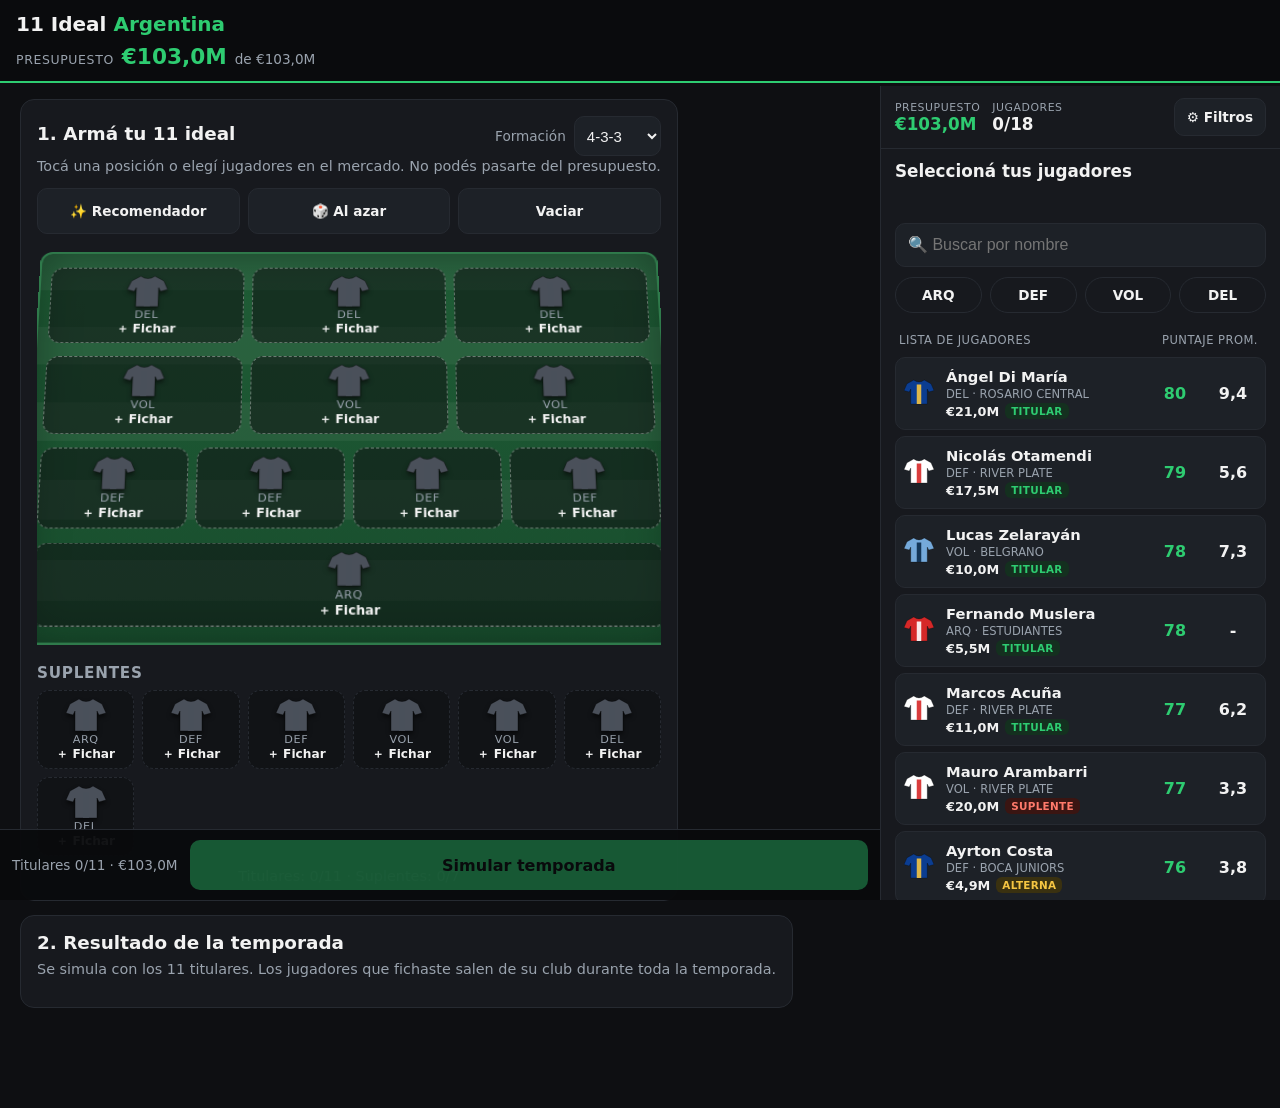
==== web/index.html @ c8da404d "Renombrar el proyecto a 11 Ideal La carpeta ultimate-web pasa a ser web, el motor se expone como win" ====
<!doctype html>
<html lang="es">
<head>
  <meta charset="utf-8">
  <meta name="viewport" content="width=device-width, initial-scale=1, viewport-fit=cover">
  <meta name="theme-color" content="#0a0b0d">
  <title>11 Ideal Argentina</title>
  <link rel="stylesheet" href="estilos.css">
</head>
<body>
  <header class="encabezado">
    <h1>11 Ideal <span>Argentina</span></h1>
    <div class="presupuesto">
      <span class="presupuesto-etiqueta">Presupuesto</span>
      <strong id="presupuesto-disponible">€0</strong>
      <span class="presupuesto-total" id="presupuesto-total"></span>
    </div>
  </header>

  <div class="layout">
    <main class="zona-cancha">
      <section class="tarjeta" id="seccion-armado">
        <div class="armado-cabecera">
          <h2>1. Armá tu 11 ideal</h2>
          <label class="formacion">Formación
            <select id="formacion"></select>
          </label>
        </div>
        <p class="ayuda">Tocá una posición o elegí jugadores en el mercado. No podés pasarte del presupuesto.</p>
        <div class="acciones-armado">
          <button type="button" id="abrir-recomendador" class="boton secundario">✨ Recomendador</button>
          <button type="button" id="armar-azar" class="boton secundario">🎲 Al azar</button>
          <button type="button" id="vaciar" class="boton secundario">Vaciar</button>
        </div>
        <div class="escenario">
          <div id="cancha" class="cancha"></div>
        </div>
        <h3>Suplentes</h3>
        <div id="banco" class="banco"></div>
        <p class="progreso" id="progreso"></p>
      </section>

      <section class="tarjeta" id="seccion-torneo">
        <h2>2. Resultado de la temporada</h2>
        <p class="ayuda">Se simula con los 11 titulares. Los jugadores que fichaste salen de su club durante toda la temporada.</p>
        <div id="resultado" class="resultado" hidden></div>
      </section>
    </main>

    <aside class="mercado" id="mercado" aria-label="Mercado de jugadores">
      <div class="mercado-top">
        <div class="mercado-dato"><span>Presupuesto</span><strong id="mercado-presupuesto">€0</strong></div>
        <div class="mercado-dato"><span>Jugadores</span><strong id="mercado-jugadores">0/18</strong></div>
        <button type="button" id="mercado-filtros-btn" class="boton secundario chico">⚙ Filtros</button>
        <button type="button" id="mercado-cerrar" class="boton secundario chico solo-movil">✕</button>
      </div>

      <div id="mercado-vista-lista">
        <h2 id="mercado-titulo">Seleccioná tus jugadores</h2>
        <div id="mercado-ficha"></div>
        <input type="search" id="mercado-buscar" placeholder="🔍 Buscar por nombre" autocomplete="off">
        <div class="chips-pos" id="chips-pos">
          <button type="button" data-pos="ARQ">ARQ</button>
          <button type="button" data-pos="DEF">DEF</button>
          <button type="button" data-pos="VOL">VOL</button>
          <button type="button" data-pos="DEL">DEL</button>
        </div>
        <div class="chips-activos" id="chips-activos"></div>
        <div class="lista-cabecera"><span>Lista de jugadores</span><span>Puntaje</span><span>Prom.</span></div>
        <div id="mercado-lista" class="mercado-lista"></div>
      </div>

      <div id="mercado-vista-filtros" hidden>
        <h2>Filtros</h2>
        <label class="campo">Ordenar por
          <select id="filtro-orden">
            <option value="puntaje">Mayor puntaje</option>
            <option value="valor-asc">Más baratos</option>
            <option value="valor-desc">Más caros</option>
            <option value="relacion">Mejor puntaje por precio</option>
            <option value="goles">Más goleadores</option>
            <option value="asistencias">Más asistencias</option>
            <option value="minutos">Más minutos</option>
            <option value="prom">Mayor promedio (puntos)</option>
            <option value="nombre">Nombre</option>
          </select>
        </label>
        <label class="campo">Club
          <select id="filtro-club"></select>
        </label>
        <div class="campo">Cotización (millones de €)
          <div class="rango">
            <input type="number" id="filtro-min" min="0" step="0.1" placeholder="Mín.">
            <span>a</span>
            <input type="number" id="filtro-max" min="0" step="0.1" placeholder="Máx.">
          </div>
        </div>
        <label class="check"><input type="checkbox" id="filtro-presupuesto"> Dentro del presupuesto</label>
        <div class="acciones">
          <button type="button" id="filtros-borrar" class="boton secundario">Borrar filtros</button>
          <button type="button" id="filtros-aplicar" class="boton principal">Aplicar</button>
        </div>
      </div>
    </aside>
  </div>

  <div class="modal" id="recomendador" hidden>
    <div class="modal-caja">
      <div class="modal-cabecera">
        <button type="button" class="boton enlace" id="rec-atras" hidden>‹</button>
        <strong id="rec-titulo">¿Qué estás necesitando?</strong>
        <button type="button" class="boton enlace" id="rec-cerrar">✕</button>
      </div>
      <p class="ayuda" id="rec-ayuda">El recomendador te ayuda a completar tu equipo.</p>
      <div id="rec-opciones" class="rec-opciones"></div>
    </div>
  </div>

  <div class="barra-inferior">
    <button type="button" id="abrir-mercado" class="boton secundario solo-movil">Mercado</button>
    <span class="barra-progreso" id="progreso-barra">Titulares 0/11</span>
    <button type="button" id="simular" class="boton principal" disabled>Simular temporada</button>
  </div>

  <script src="data/jugadores.js"></script>
  <script src="motor.js"></script>
  <script src="app.js"></script>
</body>
</html>
---- web/estilos.css ----
/* Paleta inspirada en FIFA Index: fondo casi negro, tarjetas grises oscuras y acentos verdes.
   Mobile-first: pensado primero para telefonos (360px+) y escala a escritorio. */
:root {
  --fondo: #0e0f12;
  --tarjeta: #17191e;
  --tarjeta2: #1d2127;
  --borde: #262a31;
  --texto: #f2f2f2;
  --gris: #9aa3ae;
  --verde: #2ecc71;
  --verde-oscuro: #1f8f4f;
  --rojo: #e74c3c;
  --amarillo: #f5c542;
  --radio: 14px;
}

* { box-sizing: border-box; }

html, body {
  margin: 0;
  padding: 0;
  background: var(--fondo);
  color: var(--texto);
  font-family: system-ui, -apple-system, "Segoe UI", Roboto, sans-serif;
  font-size: 16px;
  -webkit-text-size-adjust: 100%;
  -webkit-tap-highlight-color: transparent;
}

body { min-height: 100vh; padding-bottom: env(safe-area-inset-bottom); }

.encabezado {
  position: sticky;
  top: 0;
  z-index: 10;
  background: #0a0b0d;
  color: var(--texto);
  padding: calc(12px + env(safe-area-inset-top)) 16px 12px;
  display: flex;
  flex-direction: column;
  gap: 8px;
  border-bottom: 2px solid var(--verde);
}
.encabezado h1 { margin: 0; font-size: 1.25rem; line-height: 1.2; font-weight: 800; }
.encabezado h1 span { color: var(--verde); font-weight: 700; }

.torneo { display: flex; align-items: center; gap: 8px; font-size: 0.9rem; color: var(--gris); }
.torneo select {
  flex: 1;
  min-height: 44px;
  font-size: 16px;
  border-radius: 10px;
  border: 1px solid var(--borde);
  padding: 0 10px;
  background: var(--tarjeta2);
  color: var(--texto);
}

main {
  padding: 12px;
  display: flex;
  flex-direction: column;
  gap: 14px;
  max-width: 720px;
  margin: 0 auto;
}

.tarjeta {
  background: var(--tarjeta);
  border: 1px solid var(--borde);
  border-radius: var(--radio);
  padding: 16px;
}
.tarjeta h2 { margin: 0 0 6px; font-size: 1.15rem; color: var(--texto); font-weight: 800; }
.tarjeta h3 { margin: 16px 0 8px; font-size: 0.95rem; color: var(--gris); text-transform: uppercase; letter-spacing: 0.05em; }
.ayuda { margin: 0 0 12px; color: var(--gris); font-size: 0.9rem; line-height: 1.4; }

/* Cancha: filas por linea de juego */
.cancha {
  background: linear-gradient(180deg, #1f5d36 0%, #184d2d 100%);
  border: 1px solid var(--borde);
  border-radius: 12px;
  padding: 12px 8px;
  display: flex;
  flex-direction: column;
  gap: 12px;
}
.linea { display: grid; gap: 8px; justify-items: center; }
.linea-DEL { grid-template-columns: repeat(3, 1fr); }
.linea-VOL { grid-template-columns: repeat(3, 1fr); }
.linea-DEF { grid-template-columns: repeat(4, 1fr); }
.linea-ARQ { grid-template-columns: 1fr; }

.casillero {
  width: 100%;
  min-height: 64px;
  border: 1px dashed rgba(255, 255, 255, 0.35);
  border-radius: 12px;
  background: rgba(14, 15, 18, 0.55);
  color: var(--texto);
  font: inherit;
  padding: 6px 4px;
  cursor: pointer;
  display: flex;
  flex-direction: column;
  align-items: center;
  justify-content: center;
  gap: 2px;
  touch-action: manipulation;
}
.casillero.lleno {
  border: 1px solid var(--verde);
  background: var(--tarjeta2);
  color: var(--texto);
}
.casillero .pos { font-size: 0.7rem; letter-spacing: 0.05em; color: var(--gris); }
.casillero .nombre {
  font-size: 0.8rem;
  font-weight: 700;
  line-height: 1.15;
  text-align: center;
  overflow-wrap: anywhere;
}
.casillero .puntos { font-size: 0.75rem; color: var(--verde); font-weight: 700; }

.banco {
  display: grid;
  grid-template-columns: repeat(auto-fit, minmax(96px, 1fr));
  gap: 8px;
}
.banco .casillero { min-height: 56px; border-color: var(--borde); }
.banco .casillero.lleno { border-color: var(--verde-oscuro); }

.progreso { margin: 12px 0 0; font-size: 0.9rem; color: var(--gris); text-align: center; }

/* Botones: area tactil minima de 44px */
.boton {
  min-height: 48px;
  padding: 0 18px;
  border: none;
  border-radius: 10px;
  font: inherit;
  font-weight: 700;
  cursor: pointer;
  touch-action: manipulation;
  width: 100%;
}
.boton:disabled { opacity: 0.4; cursor: not-allowed; }
.boton.principal { background: var(--verde); color: #0a0b0d; }
.boton.secundario { background: var(--tarjeta2); color: var(--texto); border: 1px solid var(--borde); }
.boton.enlace { background: transparent; color: var(--verde); text-decoration: underline; min-height: 40px; margin-top: 8px; }

.acciones { display: grid; grid-template-columns: 1fr; gap: 10px; margin-top: 14px; }

/* Ruleta */
.ruleta {
  background: var(--tarjeta2);
  color: var(--texto);
  border-radius: 14px;
  padding: 26px 12px;
  text-align: center;
  min-height: 120px;
  display: flex;
  flex-direction: column;
  justify-content: center;
  gap: 6px;
  border: 1px solid var(--borde);
}
.ruleta-nombre { font-size: 1.35rem; font-weight: 700; overflow-wrap: anywhere; }
.ruleta-detalle { font-size: 0.9rem; color: var(--gris); }
.ruleta.girando .ruleta-nombre { filter: blur(0.5px); }

/* Ficha de jugador estilo FIFA Index (fondo oscuro, valoraciones verdes) */
.ficha-visor {
  background: #0a0b0d;
  border: 1px solid var(--borde);
  color: var(--texto);
  text-align: left;
  padding: 18px 16px;
  min-height: 0;
}
.ficha { display: flex; flex-direction: column; gap: 6px; }
.ficha-nombre { font-size: 1.6rem; font-weight: 800; line-height: 1.1; overflow-wrap: anywhere; }
.ficha-linea { display: flex; align-items: center; gap: 8px; font-size: 0.9rem; color: var(--gris); }
.ficha-pos { color: var(--texto); font-weight: 600; }
.ficha-sigla { background: var(--tarjeta2); border-radius: 6px; padding: 2px 8px; font-size: 0.75rem; letter-spacing: 0.04em; }
.ficha-equipo { color: #d7dce3; }
.ficha-valores { display: flex; gap: 22px; margin-top: 10px; }
.ficha-valores > div { display: flex; flex-direction: column; }
.ficha-etiqueta { font-size: 0.72rem; color: var(--gris); text-transform: uppercase; letter-spacing: 0.06em; }
.ficha-numero { font-size: 2.4rem; font-weight: 800; color: var(--verde); line-height: 1.05; }
.ficha-datos {
  display: grid;
  grid-template-columns: repeat(4, 1fr);
  gap: 8px;
  margin-top: 12px;
  padding-top: 12px;
  border-top: 1px solid var(--borde);
}
.ficha-datos > div { display: flex; flex-direction: column; font-size: 0.78rem; color: var(--gris); }
.ficha-datos strong { color: var(--texto); font-size: 1.05rem; }

/* Resultado */
.resumen {
  background: var(--tarjeta2);
  border: 1px solid var(--borde);
  border-radius: var(--radio);
  padding: 16px;
  text-align: center;
  margin-bottom: 12px;
}
.resumen .grande { font-size: 1.6rem; font-weight: 800; color: var(--verde); }
.resumen .sub { color: var(--gris); margin-top: 4px; }

.tabla-wrap {
  overflow-x: auto;
  -webkit-overflow-scrolling: touch;
  border-radius: 10px;
  border: 1px solid var(--borde);
  margin-bottom: 12px;
}
table { border-collapse: collapse; width: 100%; min-width: 520px; font-size: 0.85rem; }
th, td { padding: 8px 6px; text-align: right; white-space: nowrap; border-bottom: 1px solid var(--borde); }
th { background: var(--tarjeta2); position: sticky; top: 0; color: var(--gris); font-weight: 700; }
td { background: var(--tarjeta); }
td.equipo, th.equipo { text-align: left; position: sticky; left: 0; z-index: 1; }
th.equipo { background: var(--tarjeta2); }
tr.nosotros td { background: #14301f; font-weight: 700; color: var(--verde); }
tr.clasifica td.pos { border-left: 3px solid var(--verde); }
tr.no-clasifica td.pos { border-left: 3px solid transparent; }

.cuadro h3 { margin: 14px 0 6px; font-size: 0.95rem; color: var(--verde); }
.llave {
  border: 1px solid var(--borde);
  background: var(--tarjeta2);
  border-radius: 10px;
  padding: 10px;
  margin-bottom: 8px;
  font-size: 0.9rem;
  line-height: 1.4;
}
.llave .gana { font-weight: 700; color: var(--verde); }
.llave .detalle { color: var(--gris); font-size: 0.8rem; }
.llave.nosotros { border-color: var(--verde); }

.pie {
  text-align: center;
  color: var(--gris);
  font-size: 0.78rem;
  padding: 12px 16px 24px;
  line-height: 1.4;
}

[hidden] { display: none !important; }

/* Modos de simulacion y simulacion lenta */
.modos { display: grid; grid-template-columns: 1fr 1fr; gap: 8px; margin-bottom: 12px; }
.modos .boton { min-height: 46px; font-size: 0.9rem; }
.navegacion {
  display: grid;
  grid-template-columns: auto 1fr auto;
  gap: 8px;
  align-items: center;
  margin: 8px 0 12px;
  text-align: center;
}
.navegacion .boton { width: auto; min-height: 44px; padding: 0 12px; font-size: 0.85rem; }
.navegacion strong { font-size: 0.95rem; color: var(--texto); }
.partido {
  border: 1px solid var(--borde);
  background: var(--tarjeta2);
  border-radius: 10px;
  padding: 10px;
  margin-bottom: 8px;
  font-size: 0.9rem;
}
.partido.nosotros { border-color: var(--verde); }
.partido .marcador { font-weight: 600; margin-bottom: 6px; overflow-wrap: anywhere; }
.partido .detalle { color: var(--gris); font-size: 0.8rem; margin-top: 6px; }
.evento { font-size: 0.85rem; padding: 3px 0; border-bottom: 1px dotted var(--borde); }
.evento .equipo-ev { color: var(--gris); font-size: 0.78rem; }
.sin-eventos { color: var(--gris); font-size: 0.8rem; font-style: italic; }

/* Escritorio: dos columnas para armado y torneo */
@media (min-width: 900px) {
  main { max-width: 1100px; display: grid; grid-template-columns: 1fr 1fr; align-items: start; }
  #seccion-ruleta { grid-column: 1 / -1; }
  #seccion-torneo { grid-column: 2; }
  #seccion-armado { grid-column: 1; }
  .acciones { grid-template-columns: 1fr 1fr; }
  .casillero { min-height: 72px; }
}

/* Modos de juego y vista 2.5D de la cancha */
.modos-juego { display: grid; grid-template-columns: repeat(3, 1fr); gap: 8px; }
.modos-juego .boton { flex-direction: column; min-height: 58px; font-size: 0.9rem; }
.modos-juego .boton span { display: block; font-size: 0.7rem; font-weight: 500; color: var(--gris); margin-top: 2px; }
.modos-juego .boton.activo { background: var(--verde); color: #0a0b0d; border-color: var(--verde); }
.modos-juego .boton.activo span { color: #0a0b0d; opacity: 0.75; }

#panel-equipo { margin-top: 12px; display: flex; flex-direction: column; gap: 10px; }
/* Plantel en columnas: sin scroll interno; la pagina se desplaza sola */
.lista-equipo {
  display: grid;
  grid-template-columns: repeat(2, minmax(0, 1fr));
  gap: 6px;
}
@media (min-width: 900px) {
  .lista-equipo { grid-template-columns: repeat(3, minmax(0, 1fr)); }
}
.fila-jugador {
  display: grid;
  grid-template-columns: 52px 1fr auto;
  align-items: center;
  gap: 10px;
  min-height: 44px;
  padding: 0 12px;
  border-radius: 8px;
  border: 1px solid var(--borde);
  background: var(--tarjeta2);
  color: var(--texto);
  font: inherit;
  text-align: left;
  cursor: pointer;
}
.fila-jugador.activa { border-color: var(--verde); background: #14301f; }
.fila-pos { font-size: 0.75rem; color: var(--gris); font-weight: 700; }
.fila-nombre { font-weight: 600; overflow-wrap: anywhere; }
.fila-grl { color: var(--verde); font-weight: 800; }

/* Escenario 2.5D: la cancha se inclina en perspectiva (vista 2.5D) */
.escenario { perspective: 900px; padding: 4px 0 10px; }
.cancha {
  transform: rotateX(16deg);
  transform-origin: 50% 0%;
  background:
    linear-gradient(180deg, rgba(255,255,255,0.05) 0 50%, transparent 50%) 0 0 / 100% 20%,
    linear-gradient(180deg, #1f5d36 0%, #184d2d 100%);
  border: 2px solid #2f7a4b;
  box-shadow: inset 0 0 40px rgba(0,0,0,0.35);
  padding: 14px 10px;
}
.cancha::before {
  content: "";
  position: absolute;
  inset: 0;
  pointer-events: none;
}
.cancha { position: relative; }
.linea { gap: 10px; }
.casillero { min-height: 74px; }
.camiseta-wrap { display: block; width: 34px; height: 30px; }
.camiseta { width: 100%; height: 100%; filter: drop-shadow(0 3px 2px rgba(0,0,0,0.5)); }
.casillero .pos { margin-top: -2px; }

/* Ajustes de diseno: modo de juego a todo el ancho, cancha contenida, camisetas erguidas,
   y barra inferior fija con el boton de simular. */
@media (min-width: 900px) {
  #seccion-modos { grid-column: 1 / -1; }
}
.escenario { padding: 6px 4px 12px; overflow: hidden; }
.cancha { transform: rotateX(10deg); width: 100%; }
.cancha .casillero { transform: rotateX(-10deg); }
.camiseta-wrap { width: 40px; height: 36px; }
main { padding-bottom: 96px; }
.barra-inferior {
  position: fixed;
  left: 0;
  right: 0;
  bottom: 0;
  z-index: 20;
  display: flex;
  align-items: center;
  gap: 12px;
  padding: 10px 12px calc(10px + env(safe-area-inset-bottom));
  background: rgba(10, 11, 13, 0.96);
  border-top: 1px solid var(--borde);
}
.barra-progreso { font-size: 0.85rem; color: var(--gris); white-space: nowrap; }
.barra-inferior .boton { width: auto; flex: 1; min-height: 50px; }

/* Orden del plantel: posicion o puntaje */
.orden-plantel { display: grid; grid-template-columns: 1fr 1fr; gap: 8px; }
.orden-plantel .boton { min-height: 40px; font-size: 0.85rem; }
.orden-plantel .boton.activo { background: var(--verde); color: #0a0b0d; border-color: var(--verde); }

/* Presupuesto en el encabezado */
.presupuesto { display: flex; align-items: baseline; gap: 8px; flex-wrap: wrap; }
.presupuesto-etiqueta { font-size: 0.78rem; color: var(--gris); text-transform: uppercase; letter-spacing: 0.05em; }
.presupuesto strong { font-size: 1.35rem; color: var(--verde); font-weight: 800; }
.presupuesto strong.negativo { color: var(--rojo); }
.presupuesto-total { font-size: 0.85rem; color: var(--gris); }

/* Mercado */
.mercado-cabecera { display: flex; align-items: center; justify-content: space-between; gap: 8px; }
.mercado-cabecera .boton.enlace { width: auto; margin: 0; }
#mercado-ficha { margin: 10px 0 12px; }
.mercado-filtros { display: grid; grid-template-columns: 1fr; gap: 8px; margin-bottom: 8px; }
.mercado-filtros input, .mercado-filtros select {
  min-height: 44px;
  font-size: 16px;
  border-radius: 10px;
  border: 1px solid var(--borde);
  padding: 0 10px;
  background: var(--tarjeta2);
  color: var(--texto);
}
.fila-mercado { grid-template-columns: 40px 1fr auto; }
.fila-mercado .fila-nombre small { display: block; font-size: 0.72rem; color: var(--gris); font-weight: 500; }
.fila-valor { font-weight: 700; color: var(--texto); font-size: 0.85rem; }
.fila-jugador.caro { opacity: 0.45; }
.fila-jugador.caro .fila-valor { color: var(--rojo); }
@media (min-width: 700px) {
  .mercado-filtros { grid-template-columns: 2fr 1.5fr 1fr; }
}

/* Simulacion lenta: partido en vivo */
.vivo { display: flex; flex-direction: column; gap: 10px; }
.vivo-cabecera { display: flex; justify-content: space-between; align-items: center; color: var(--gris); font-size: 0.85rem; }
.vivo-cabecera strong { color: var(--texto); font-size: 1rem; }
.vivo-marcador {
  display: grid;
  grid-template-columns: 1fr auto 1fr;
  align-items: center;
  gap: 10px;
  background: #0a0b0d;
  border: 1px solid var(--borde);
  border-radius: 12px;
  padding: 14px 10px;
  text-align: center;
}
.vivo-equipo { font-weight: 700; overflow-wrap: anywhere; }
.vivo-equipo.nuestro { color: var(--verde); }
.vivo-goles { font-size: 1.9rem; font-weight: 800; letter-spacing: 0.04em; }
.vivo-reloj { text-align: center; font-size: 1.1rem; font-weight: 800; color: var(--verde); }
.vivo-velocidad, .vivo-acciones { display: grid; grid-template-columns: repeat(3, 1fr); gap: 8px; }
.vivo-velocidad .boton, .vivo-acciones .boton { min-height: 44px; font-size: 0.85rem; padding: 0 8px; }
.vivo-relato {
  background: var(--tarjeta2);
  border: 1px solid var(--borde);
  border-radius: 10px;
  padding: 8px 12px;
  max-height: 340px;
  overflow-y: auto;
}
.evento.gol { color: var(--verde); font-weight: 700; }
.evento.roja { color: var(--rojo); font-weight: 700; }
.evento.final, .evento.inicio, .evento.pausa { color: var(--gris); font-style: italic; }

/* Lista del mercado: una columna en celular, mas columnas en pantallas anchas */
#mercado-lista { grid-template-columns: 1fr; }
@media (min-width: 700px) { #mercado-lista { grid-template-columns: repeat(2, minmax(0, 1fr)); } }
@media (min-width: 1100px) { #mercado-lista { grid-template-columns: repeat(3, minmax(0, 1fr)); } }

/* Nombres sin cortes a mitad de palabra */
.casillero .nombre, .fila-nombre {
  overflow-wrap: normal;
  word-break: normal;
  hyphens: none;
}
.casillero .nombre { font-size: 0.76rem; line-height: 1.15; }
@media (max-width: 420px) {
  .casillero .nombre { font-size: 0.7rem; }
  .casillero .puntos { font-size: 0.68rem; }
}
/* Mercado: columnas con ancho minimo para que el nombre entre completo */
#mercado-lista { grid-template-columns: repeat(auto-fill, minmax(260px, 1fr)); }
.fila-mercado .fila-nombre { min-width: 0; }

/* Botones de armado rapido */
.acciones-armado { display: grid; grid-template-columns: 2fr 1fr; gap: 8px; margin-bottom: 12px; }
.acciones-armado .boton { min-height: 46px; }

/* =====================================================================
   DISEÑO NUEVO: dos diseños distintos
   - App (celular, < 900px): cancha a pantalla completa, mercado como panel
     que sube desde abajo, barra inferior con "Mercado" y "Simular".
   - Escritorio (>= 900px): cancha a la izquierda y mercado fijo a la derecha.
   ===================================================================== */
.layout main.zona-cancha {
  display: flex;
  flex-direction: column;
  gap: 14px;
  max-width: none;
  margin: 0;
  padding: 12px 12px 100px;
}
.armado-cabecera { display: flex; align-items: center; justify-content: space-between; gap: 10px; flex-wrap: wrap; }
.formacion { display: flex; align-items: center; gap: 8px; color: var(--gris); font-size: 0.85rem; }
.formacion select {
  min-height: 40px; border-radius: 10px; border: 1px solid var(--borde);
  background: var(--tarjeta2); color: var(--texto); font-size: 15px; padding: 0 8px;
}
.acciones-armado { grid-template-columns: repeat(3, 1fr); }
.casillero.activo { outline: 2px solid var(--verde); outline-offset: 2px; }
.linea { display: grid; gap: 8px; }

/* Mercado (comun a los dos diseños) */
.mercado { background: var(--tarjeta); border-left: 1px solid var(--borde); display: flex; flex-direction: column; }
.mercado-top {
  display: flex; align-items: center; gap: 12px; padding: 12px 14px;
  border-bottom: 1px solid var(--borde); position: sticky; top: 0; background: var(--tarjeta); z-index: 2;
}
.mercado-dato { display: flex; flex-direction: column; }
.mercado-dato span { font-size: 0.68rem; color: var(--gris); text-transform: uppercase; letter-spacing: 0.05em; }
.mercado-dato strong { font-size: 1.05rem; }
.mercado-dato:first-child strong { color: var(--verde); }
.boton.chico { width: auto; min-height: 38px; padding: 0 12px; font-size: 0.85rem; margin-left: auto; }
.mercado-top .boton.chico + .boton.chico { margin-left: 0; }
#mercado-vista-lista, #mercado-vista-filtros { padding: 12px 14px 20px; display: flex; flex-direction: column; gap: 10px; }
.mercado h2 { margin: 0; font-size: 1.05rem; }
#mercado-buscar {
  min-height: 44px; font-size: 16px; border-radius: 10px; border: 1px solid var(--borde);
  padding: 0 12px; background: var(--tarjeta2); color: var(--texto);
}
.chips-pos { display: grid; grid-template-columns: repeat(4, 1fr); gap: 8px; }
.chips-pos button {
  min-height: 36px; border-radius: 999px; border: 1px solid var(--borde); background: transparent;
  color: var(--texto); font: inherit; font-size: 0.85rem; font-weight: 700; cursor: pointer;
}
.chips-pos button.activo { background: var(--verde); color: #0a0b0d; border-color: var(--verde); }
.chips-activos { display: flex; flex-wrap: wrap; gap: 6px; }
.chip {
  border: none; border-radius: 999px; padding: 6px 10px; font: inherit; font-size: 0.78rem;
  background: #14301f; color: var(--verde); cursor: pointer;
}
.lista-cabecera {
  display: grid; grid-template-columns: 1fr 52px 48px; font-size: 0.72rem; color: var(--gris);
  text-transform: uppercase; letter-spacing: 0.04em; padding: 0 4px;
}
.lista-cabecera span:not(:first-child) { text-align: center; }
.mercado-lista { display: flex; flex-direction: column; gap: 6px; }
.fila-gdt {
  display: grid; grid-template-columns: 34px 1fr 52px 48px; align-items: center; gap: 8px;
  padding: 10px 8px; border-radius: 10px; border: 1px solid var(--borde); background: var(--tarjeta2);
  color: var(--texto); font: inherit; text-align: left; cursor: pointer; width: 100%;
}
.fila-gdt.activa { border-color: var(--verde); background: #14301f; }
.fila-gdt.caro { opacity: 0.45; }
.fila-info { display: flex; flex-direction: column; gap: 2px; min-width: 0; }
.fila-info strong { font-size: 0.92rem; overflow-wrap: normal; word-break: normal; }
.fila-info small { font-size: 0.72rem; color: var(--gris); text-transform: uppercase; }
.fila-precio { font-size: 0.8rem; font-weight: 700; display: flex; align-items: center; gap: 6px; flex-wrap: wrap; }
.fila-num { text-align: center; font-weight: 800; }
.fila-num.verde { color: var(--verde); }
.camiseta-mini { width: 30px; height: 28px; }
.badge { font-size: 0.65rem; font-weight: 800; padding: 2px 6px; border-radius: 6px; text-transform: uppercase; letter-spacing: 0.03em; }
.badge.verde { background: #14301f; color: var(--verde); }
.badge.amarillo { background: #3a3110; color: var(--amarillo); }
.badge.rojo { background: #3a1512; color: #ff7a6b; }
.badge.gris { background: #22262c; color: var(--gris); }
.campo { display: flex; flex-direction: column; gap: 6px; font-size: 0.85rem; color: var(--gris); }
.campo select, .rango input {
  min-height: 44px; border-radius: 10px; border: 1px solid var(--borde); background: var(--tarjeta2);
  color: var(--texto); font-size: 16px; padding: 0 10px;
}
.rango { display: grid; grid-template-columns: 1fr auto 1fr; align-items: center; gap: 8px; }
.check { display: flex; align-items: center; gap: 8px; color: var(--texto); font-size: 0.9rem; }
.check input { width: 20px; height: 20px; accent-color: var(--verde); }
#mercado-vista-filtros .acciones { grid-template-columns: 1fr 1fr; }

/* Recomendador (modal) */
.modal {
  position: fixed; inset: 0; background: rgba(0,0,0,0.65); z-index: 50;
  display: flex; align-items: center; justify-content: center; padding: 16px;
}
.modal-caja {
  width: 100%; max-width: 440px; background: var(--tarjeta); border: 1px solid var(--borde);
  border-radius: 16px; padding: 16px; max-height: 90vh; overflow-y: auto;
}
.modal-cabecera { display: grid; grid-template-columns: 40px 1fr 40px; align-items: center; text-align: center; }
.modal-cabecera .boton.enlace { width: auto; margin: 0; text-decoration: none; font-size: 1.2rem; }
.rec-opciones { display: flex; flex-direction: column; gap: 8px; }
.rec-opcion {
  min-height: 52px; border-radius: 12px; border: 1px solid var(--borde); background: var(--tarjeta2);
  color: var(--verde); font: inherit; font-weight: 700; cursor: pointer; display: flex; flex-direction: column;
  align-items: center; justify-content: center; gap: 2px;
}
.rec-opcion small { color: var(--gris); font-weight: 500; font-size: 0.75rem; }

/* ---------- Diseño APP (celular y tablet chica) ---------- */
@media (max-width: 899px) {
  .layout { display: block; }
  .mercado {
    position: fixed; left: 0; right: 0; bottom: 0; height: 88vh; z-index: 40;
    border-left: none; border-top: 1px solid var(--borde); border-radius: 18px 18px 0 0;
    transform: translateY(102%); transition: transform 0.25s ease; overflow-y: auto;
    box-shadow: 0 -10px 30px rgba(0,0,0,0.5);
  }
  body.mercado-abierto .mercado { transform: translateY(0); }
  body.mercado-abierto { overflow: hidden; }
  .barra-inferior .solo-movil { display: inline-flex; align-items: center; justify-content: center; width: auto; flex: 0 0 auto; padding: 0 14px; }
  .barra-progreso { display: none; }
}

/* ---------- Diseño ESCRITORIO ---------- */
@media (min-width: 900px) {
  .solo-movil { display: none !important; }
  .layout { display: grid; grid-template-columns: minmax(0, 1fr) 400px; align-items: start; }
  .mercado {
    position: sticky; top: var(--alto-encabezado, 86px); height: calc(100vh - var(--alto-encabezado, 86px));
    overflow-y: auto;
  }
  .layout main.zona-cancha { padding: 16px 20px 100px; }
  .barra-inferior { right: 400px; }
  .escenario { max-width: 760px; margin: 0 auto; width: 100%; }
}
.solo-movil { display: none; }
@media (max-width: 899px) { .solo-movil { display: inline-flex; } }
.acciones-armado .boton { white-space: nowrap; font-size: 0.85rem; padding: 0 8px; display: flex; align-items: center; justify-content: center; gap: 4px; }
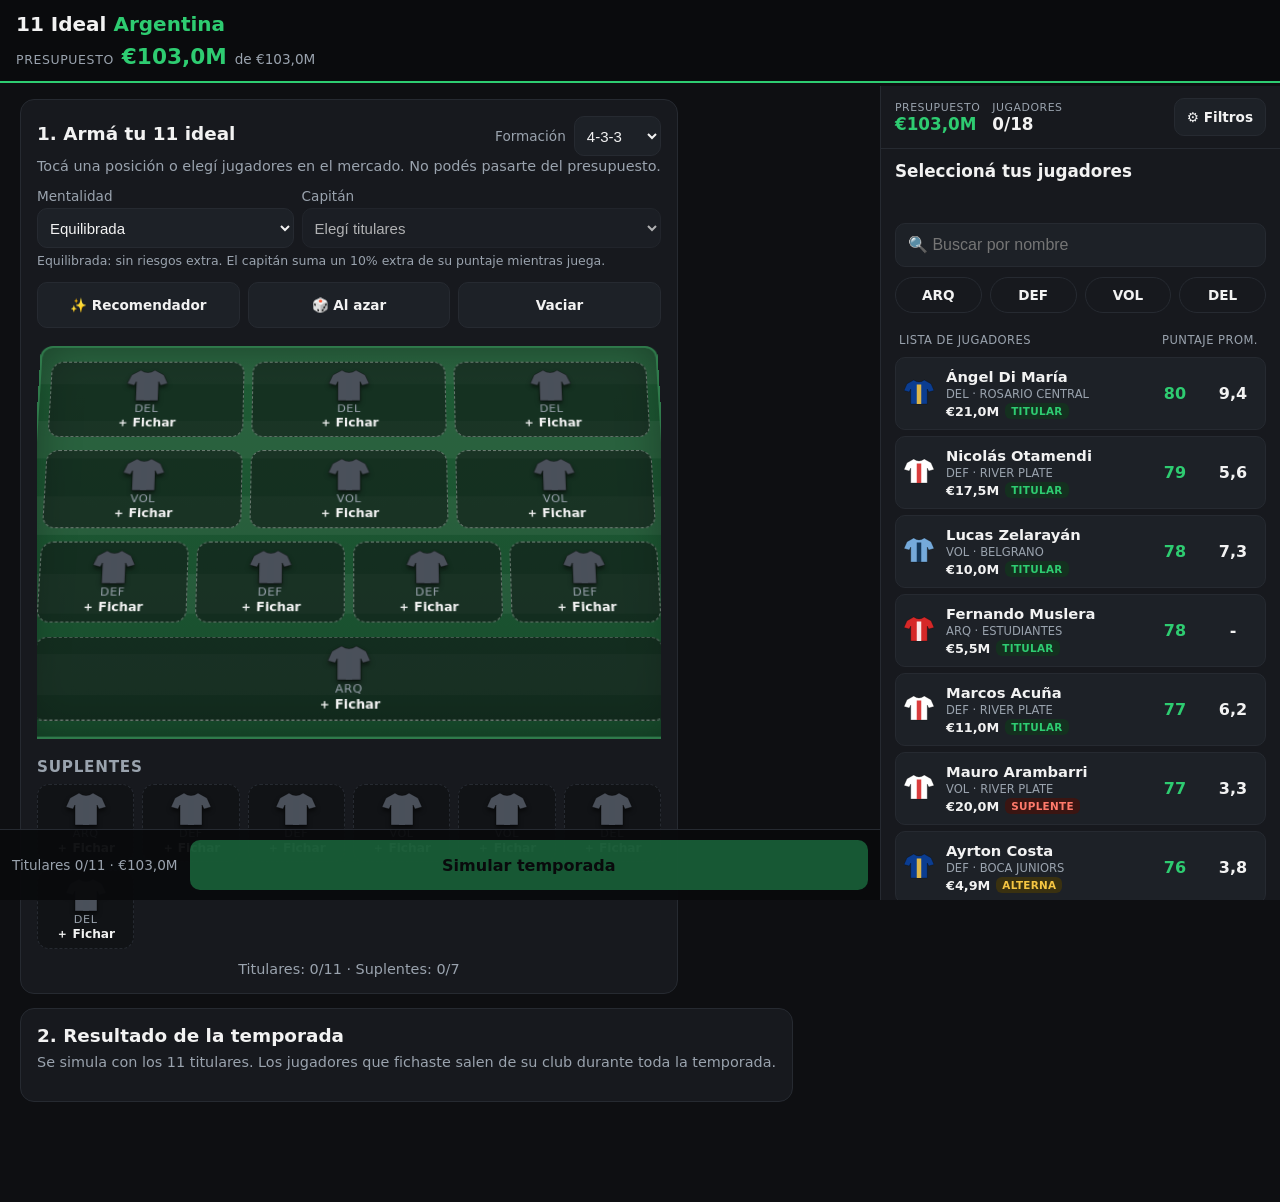
==== commit 1b471591: "Mentalidad y capitán Mentalidad defensiva, equilibrada u ofensiva: cambia la franja de empate, los g" ====
--- a/web/index.html
+++ b/web/index.html
@@ -5,7 +5,7 @@
   <meta name="viewport" content="width=device-width, initial-scale=1, viewport-fit=cover">
   <meta name="theme-color" content="#0a0b0d">
   <title>11 Ideal Argentina</title>
-  <link rel="stylesheet" href="estilos.css">
+  <link rel="stylesheet" href="estilos.css?v=5">
 </head>
 <body>
   <header class="encabezado">
@@ -27,6 +27,19 @@
           </label>
         </div>
         <p class="ayuda">Tocá una posición o elegí jugadores en el mercado. No podés pasarte del presupuesto.</p>
+        <div class="tacticas">
+          <label class="formacion">Mentalidad
+            <select id="mentalidad">
+              <option value="defensiva">Defensiva</option>
+              <option value="equilibrada" selected>Equilibrada</option>
+              <option value="ofensiva">Ofensiva</option>
+            </select>
+          </label>
+          <label class="formacion">Capitán
+            <select id="capitan"></select>
+          </label>
+        </div>
+        <p class="ayuda tacticas-ayuda" id="tacticas-ayuda"></p>
         <div class="acciones-armado">
           <button type="button" id="abrir-recomendador" class="boton secundario">✨ Recomendador</button>
           <button type="button" id="armar-azar" class="boton secundario">🎲 Al azar</button>
@@ -116,14 +129,26 @@
     </div>
   </div>
 
+  <div class="modal" id="ficha-partido" hidden>
+    <div class="modal-caja ficha-caja">
+      <div class="modal-cabecera">
+        <span></span>
+        <strong id="ficha-titulo">Partido</strong>
+        <button type="button" class="boton enlace" id="ficha-cerrar" aria-label="Cerrar">✕</button>
+      </div>
+      <div id="ficha-contenido"></div>
+    </div>
+  </div>
+
   <div class="barra-inferior">
     <button type="button" id="abrir-mercado" class="boton secundario solo-movil">Mercado</button>
     <span class="barra-progreso" id="progreso-barra">Titulares 0/11</span>
     <button type="button" id="simular" class="boton principal" disabled>Simular temporada</button>
   </div>
 
-  <script src="data/jugadores.js"></script>
-  <script src="motor.js"></script>
-  <script src="app.js"></script>
+  <script src="data/jugadores.js?v=5"></script>
+  <script src="motor.js?v=5"></script>
+  <script src="relato.js?v=5"></script>
+  <script src="app.js?v=5"></script>
 </body>
 </html>
--- a/web/estilos.css
+++ b/web/estilos.css
@@ -492,6 +492,17 @@
   background: var(--tarjeta2); color: var(--texto); font-size: 15px; padding: 0 8px;
 }
 .acciones-armado { grid-template-columns: repeat(3, 1fr); }
+.tacticas { display: grid; grid-template-columns: 1fr 1.4fr; gap: 8px; margin-bottom: 4px; }
+.tacticas .formacion { flex-direction: column; align-items: stretch; gap: 4px; }
+.tacticas select { width: 100%; min-width: 0; }
+.tacticas-ayuda { font-size: 0.78rem; margin-top: 4px; }
+.casillero { position: relative; }
+.brazalete {
+  position: absolute; top: 2px; right: 2px; z-index: 2;
+  width: 18px; height: 18px; border-radius: 50%;
+  background: #f5c542; color: #111; font-size: 0.7rem; font-weight: 800;
+  display: flex; align-items: center; justify-content: center;
+}
 .casillero.activo { outline: 2px solid var(--verde); outline-offset: 2px; }
 .linea { display: grid; gap: 8px; }
 
@@ -608,3 +619,63 @@
 .solo-movil { display: none; }
 @media (max-width: 899px) { .solo-movil { display: inline-flex; } }
 .acciones-armado .boton { white-space: nowrap; font-size: 0.85rem; padding: 0 8px; display: flex; align-items: center; justify-content: center; gap: 4px; }
+
+/* ---------- Ficha del partido: pestañas, relato, estadísticas y 11 vs 11 ---------- */
+.pestanas { display: grid; grid-template-columns: repeat(3, 1fr); gap: 4px; background: #0a0b0d; border: 1px solid var(--borde); border-radius: 12px; padding: 4px; margin: 10px 0 8px; }
+.pestana { min-height: 40px; border: 0; border-radius: 9px; background: transparent; color: var(--gris); font: inherit; font-size: 0.85rem; font-weight: 700; cursor: pointer; }
+.pestana.activa { background: var(--tarjeta2); color: var(--verde); box-shadow: inset 0 0 0 1px var(--borde); }
+.relato-lista .evento { display: grid; grid-template-columns: 34px 22px 1fr; align-items: start; gap: 4px; padding: 6px 0; line-height: 1.35; }
+.ev-min { color: var(--gris); font-weight: 700; font-variant-numeric: tabular-nums; }
+.ev-ico { text-align: center; }
+.evento.atajada .ev-texto, .evento.palo .ev-texto { color: var(--texto); }
+.evento.afuera .ev-texto, .evento.corner .ev-texto, .evento.offside .ev-texto { color: #c9d0d8; }
+.evento.amarilla .ev-texto { color: var(--amarillo); }
+.tag-equipo { display: inline-block; font-size: 0.68rem; font-weight: 800; font-style: normal; padding: 1px 6px; border-radius: 5px; margin-right: 2px; vertical-align: 1px; max-width: 12em; overflow: hidden; text-overflow: ellipsis; white-space: nowrap; }
+.stats { display: flex; flex-direction: column; gap: 10px; padding: 4px 2px; }
+.stats-cabecera { display: flex; justify-content: space-between; }
+.stat-nums { display: grid; grid-template-columns: 3em 1fr 3em; align-items: center; font-weight: 700; font-variant-numeric: tabular-nums; }
+.stat-nums span:last-child { text-align: right; }
+.stat-nums .gana { color: var(--verde); }
+.stat-nombre { text-align: center; color: var(--gris); font-size: 0.82rem; font-weight: 600; }
+.stat-barra { display: flex; gap: 3px; height: 6px; margin-top: 4px; }
+.stat-barra span { display: block; height: 100%; background: #3a4049; border-radius: 3px; min-width: 2px; }
+.stat-barra span.gana { background: var(--verde); }
+.figura-partido { background: var(--tarjeta2); border: 1px solid var(--borde); border-radius: 10px; padding: 8px 10px; margin-bottom: 8px; font-size: 0.88rem; }
+.gris { color: var(--gris); }
+.once-vs { display: grid; grid-template-columns: 1fr; gap: 10px; }
+.once-col { background: var(--tarjeta2); border: 1px solid var(--borde); border-radius: 10px; padding: 8px; }
+.once-cabecera { display: flex; justify-content: space-between; align-items: center; margin-bottom: 4px; }
+.once-total { font-weight: 800; color: var(--verde); font-variant-numeric: tabular-nums; }
+.once-fila { display: grid; grid-template-columns: 34px minmax(0, 1fr) auto 28px; align-items: center; gap: 6px; padding: 4px 0; border-bottom: 1px dotted var(--borde); font-size: 0.85rem; }
+.once-fila:last-child { border-bottom: 0; }
+.once-pos { color: var(--gris); font-size: 0.7rem; font-weight: 800; }
+.once-nombre { overflow: hidden; text-overflow: ellipsis; white-space: nowrap; }
+.once-ic { font-size: 0.78rem; white-space: nowrap; }
+.once-pts { text-align: right; font-weight: 800; font-variant-numeric: tabular-nums; }
+.once-fila.figura .once-nombre { color: var(--verde); font-weight: 700; }
+.once-fila.expulsado .once-nombre { color: var(--rojo); text-decoration: line-through; }
+.once-baja { font-size: 0.78rem; color: var(--gris); padding: 4px 0 0; overflow-wrap: anywhere; }
+.evento.baja, .evento.planteo { color: var(--gris); }
+.nuestros-partidos { display: flex; flex-direction: column; gap: 6px; max-height: 420px; overflow-y: auto; }
+.fila-partido { display: grid; grid-template-columns: 28px 1fr auto; grid-template-areas: "res titulo ir" "res marcador ir"; align-items: center; column-gap: 10px; text-align: left; background: var(--tarjeta2); border: 1px solid var(--borde); border-radius: 10px; padding: 8px 10px; color: var(--texto); font: inherit; cursor: pointer; }
+.fila-partido:hover { border-color: var(--verde); }
+.res-letra { grid-area: res; width: 26px; height: 26px; border-radius: 7px; display: flex; align-items: center; justify-content: center; font-weight: 800; font-size: 0.8rem; color: #0e0f12; }
+.res-letra.gana { background: var(--verde); }
+.res-letra.empata { background: #9aa3ae; }
+.res-letra.pierde { background: var(--rojo); color: #fff; }
+.fila-partido-titulo { grid-area: titulo; color: var(--gris); font-size: 0.75rem; }
+.fila-partido-marcador { grid-area: marcador; font-size: 0.88rem; overflow-wrap: anywhere; }
+.fila-partido-ir { grid-area: ir; color: var(--gris); font-size: 1.3rem; }
+.ficha-cuerpo { max-height: 55vh; overflow-y: auto; }
+/* App: la ficha ocupa toda la pantalla de abajo hacia arriba */
+@media (max-width: 899px) {
+  #ficha-partido { align-items: flex-end; padding: 0; }
+  #ficha-partido .ficha-caja { max-width: none; border-radius: 18px 18px 0 0; max-height: 92vh; }
+  #ficha-partido .ficha-cuerpo { max-height: none; }
+}
+/* Escritorio: ficha ancha y los dos onces lado a lado */
+@media (min-width: 900px) {
+  .ficha-caja { max-width: 760px; }
+  .once-vs { grid-template-columns: 1fr 1fr; }
+  .vivo-relato { max-height: 460px; }
+}
